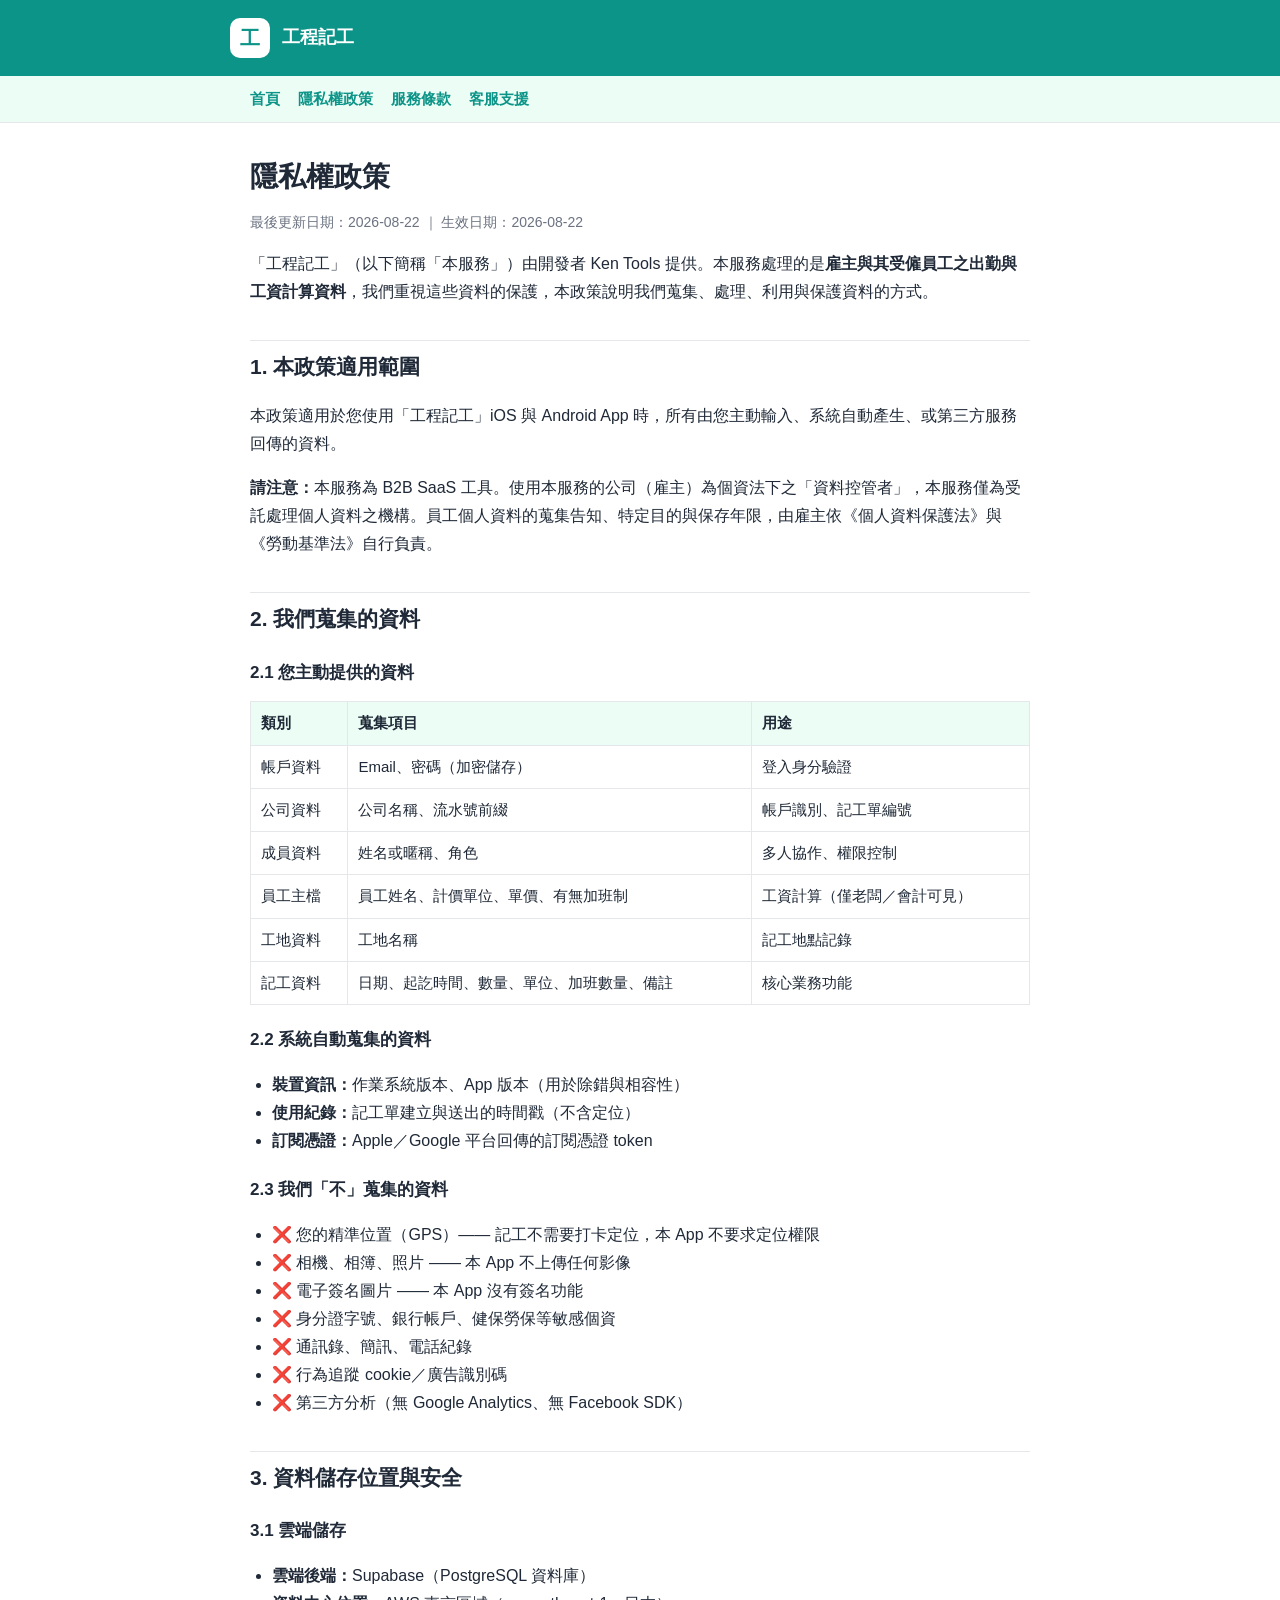
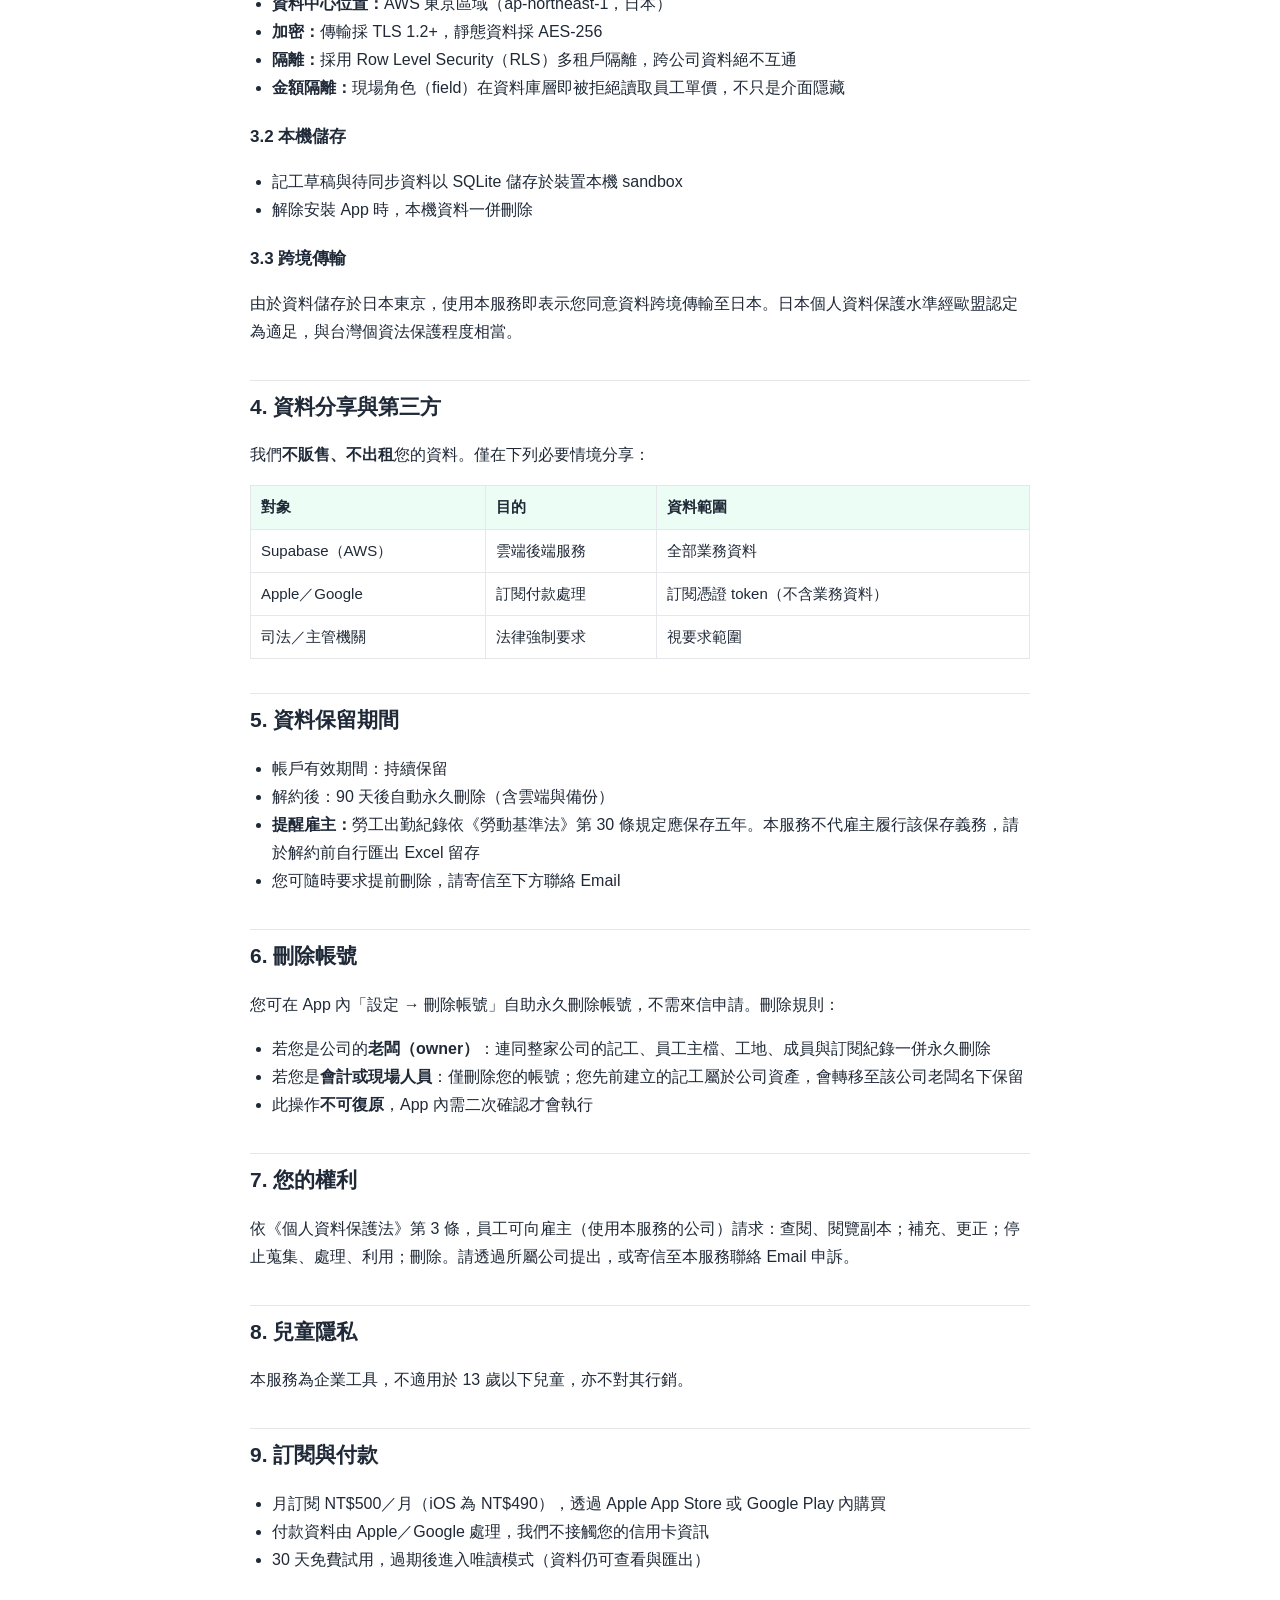
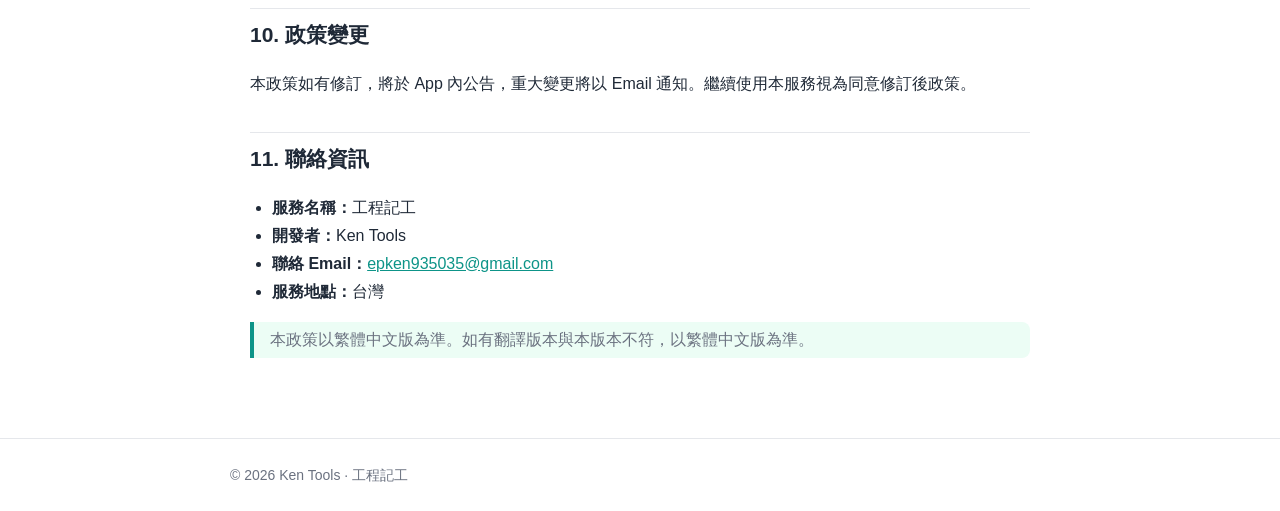
==== privacy/index.html @ 9f8f856c "工程記工 上架公開頁：首頁／隱私權／服務條款／客服" ====
<!DOCTYPE html>
<html lang="zh-Hant">
<head>
<meta charset="UTF-8">
<meta name="viewport" content="width=device-width, initial-scale=1">
<title>隱私權政策 — 工程記工</title>
<link rel="stylesheet" href="../style.css">
</head>
<body>
<header class="site"><div class="wrap"><div class="logo">工</div><div class="name">工程記工</div></div></header>
<nav class="top"><div class="wrap">
  <a href="../">首頁</a>
  <a href="../privacy/">隱私權政策</a>
  <a href="../terms/">服務條款</a>
  <a href="../support/">客服支援</a>
</div></nav>
<main>
  <h1>隱私權政策</h1>
  <p class="meta">最後更新日期：2026-08-22 ｜ 生效日期：2026-08-22</p>
  <p>「工程記工」（以下簡稱「本服務」）由開發者 Ken Tools 提供。本服務處理的是<strong>雇主與其受僱員工之出勤與工資計算資料</strong>，我們重視這些資料的保護，本政策說明我們蒐集、處理、利用與保護資料的方式。</p>

  <h2>1. 本政策適用範圍</h2>
  <p>本政策適用於您使用「工程記工」iOS 與 Android App 時，所有由您主動輸入、系統自動產生、或第三方服務回傳的資料。</p>
  <p><strong>請注意：</strong>本服務為 B2B SaaS 工具。使用本服務的公司（雇主）為個資法下之「資料控管者」，本服務僅為受託處理個人資料之機構。員工個人資料的蒐集告知、特定目的與保存年限，由雇主依《個人資料保護法》與《勞動基準法》自行負責。</p>

  <h2>2. 我們蒐集的資料</h2>
  <h3>2.1 您主動提供的資料</h3>
  <table>
    <tr><th>類別</th><th>蒐集項目</th><th>用途</th></tr>
    <tr><td>帳戶資料</td><td>Email、密碼（加密儲存）</td><td>登入身分驗證</td></tr>
    <tr><td>公司資料</td><td>公司名稱、流水號前綴</td><td>帳戶識別、記工單編號</td></tr>
    <tr><td>成員資料</td><td>姓名或暱稱、角色</td><td>多人協作、權限控制</td></tr>
    <tr><td>員工主檔</td><td>員工姓名、計價單位、單價、有無加班制</td><td>工資計算（僅老闆／會計可見）</td></tr>
    <tr><td>工地資料</td><td>工地名稱</td><td>記工地點記錄</td></tr>
    <tr><td>記工資料</td><td>日期、起訖時間、數量、單位、加班數量、備註</td><td>核心業務功能</td></tr>
  </table>
  <h3>2.2 系統自動蒐集的資料</h3>
  <ul>
    <li><strong>裝置資訊：</strong>作業系統版本、App 版本（用於除錯與相容性）</li>
    <li><strong>使用紀錄：</strong>記工單建立與送出的時間戳（不含定位）</li>
    <li><strong>訂閱憑證：</strong>Apple／Google 平台回傳的訂閱憑證 token</li>
  </ul>
  <h3>2.3 我們「不」蒐集的資料</h3>
  <ul>
    <li>❌ 您的精準位置（GPS）—— 記工不需要打卡定位，本 App 不要求定位權限</li>
    <li>❌ 相機、相簿、照片 —— 本 App 不上傳任何影像</li>
    <li>❌ 電子簽名圖片 —— 本 App 沒有簽名功能</li>
    <li>❌ 身分證字號、銀行帳戶、健保勞保等敏感個資</li>
    <li>❌ 通訊錄、簡訊、電話紀錄</li>
    <li>❌ 行為追蹤 cookie／廣告識別碼</li>
    <li>❌ 第三方分析（無 Google Analytics、無 Facebook SDK）</li>
  </ul>

  <h2>3. 資料儲存位置與安全</h2>
  <h3>3.1 雲端儲存</h3>
  <ul>
    <li><strong>雲端後端：</strong>Supabase（PostgreSQL 資料庫）</li>
    <li><strong>資料中心位置：</strong>AWS 東京區域（ap-northeast-1，日本）</li>
    <li><strong>加密：</strong>傳輸採 TLS 1.2+，靜態資料採 AES-256</li>
    <li><strong>隔離：</strong>採用 Row Level Security（RLS）多租戶隔離，跨公司資料絕不互通</li>
    <li><strong>金額隔離：</strong>現場角色（field）在資料庫層即被拒絕讀取員工單價，不只是介面隱藏</li>
  </ul>
  <h3>3.2 本機儲存</h3>
  <ul>
    <li>記工草稿與待同步資料以 SQLite 儲存於裝置本機 sandbox</li>
    <li>解除安裝 App 時，本機資料一併刪除</li>
  </ul>
  <h3>3.3 跨境傳輸</h3>
  <p>由於資料儲存於日本東京，使用本服務即表示您同意資料跨境傳輸至日本。日本個人資料保護水準經歐盟認定為適足，與台灣個資法保護程度相當。</p>

  <h2>4. 資料分享與第三方</h2>
  <p>我們<strong>不販售、不出租</strong>您的資料。僅在下列必要情境分享：</p>
  <table>
    <tr><th>對象</th><th>目的</th><th>資料範圍</th></tr>
    <tr><td>Supabase（AWS）</td><td>雲端後端服務</td><td>全部業務資料</td></tr>
    <tr><td>Apple／Google</td><td>訂閱付款處理</td><td>訂閱憑證 token（不含業務資料）</td></tr>
    <tr><td>司法／主管機關</td><td>法律強制要求</td><td>視要求範圍</td></tr>
  </table>

  <h2>5. 資料保留期間</h2>
  <ul>
    <li>帳戶有效期間：持續保留</li>
    <li>解約後：90 天後自動永久刪除（含雲端與備份）</li>
    <li><strong>提醒雇主：</strong>勞工出勤紀錄依《勞動基準法》第 30 條規定應保存五年。本服務不代雇主履行該保存義務，請於解約前自行匯出 Excel 留存</li>
    <li>您可隨時要求提前刪除，請寄信至下方聯絡 Email</li>
  </ul>

  <h2>6. 刪除帳號</h2>
  <p>您可在 App 內「設定 → 刪除帳號」自助永久刪除帳號，不需來信申請。刪除規則：</p>
  <ul>
    <li>若您是公司的<strong>老闆（owner）</strong>：連同整家公司的記工、員工主檔、工地、成員與訂閱紀錄一併永久刪除</li>
    <li>若您是<strong>會計或現場人員</strong>：僅刪除您的帳號；您先前建立的記工屬於公司資產，會轉移至該公司老闆名下保留</li>
    <li>此操作<strong>不可復原</strong>，App 內需二次確認才會執行</li>
  </ul>

  <h2>7. 您的權利</h2>
  <p>依《個人資料保護法》第 3 條，員工可向雇主（使用本服務的公司）請求：查閱、閱覽副本；補充、更正；停止蒐集、處理、利用；刪除。請透過所屬公司提出，或寄信至本服務聯絡 Email 申訴。</p>

  <h2>8. 兒童隱私</h2>
  <p>本服務為企業工具，不適用於 13 歲以下兒童，亦不對其行銷。</p>

  <h2>9. 訂閱與付款</h2>
  <ul>
    <li>月訂閱 NT$500／月（iOS 為 NT$490），透過 Apple App Store 或 Google Play 內購買</li>
    <li>付款資料由 Apple／Google 處理，我們不接觸您的信用卡資訊</li>
    <li>30 天免費試用，過期後進入唯讀模式（資料仍可查看與匯出）</li>
  </ul>

  <h2>10. 政策變更</h2>
  <p>本政策如有修訂，將於 App 內公告，重大變更將以 Email 通知。繼續使用本服務視為同意修訂後政策。</p>

  <h2>11. 聯絡資訊</h2>
  <ul>
    <li><strong>服務名稱：</strong>工程記工</li>
    <li><strong>開發者：</strong>Ken Tools</li>
    <li><strong>聯絡 Email：</strong><a href="mailto:epken935035@gmail.com">epken935035@gmail.com</a></li>
    <li><strong>服務地點：</strong>台灣</li>
  </ul>
  <blockquote>本政策以繁體中文版為準。如有翻譯版本與本版本不符，以繁體中文版為準。</blockquote>
</main>
<footer class="site"><div class="wrap">© 2026 Ken Tools · 工程記工</div></footer>
</body>
</html>
---- style.css ----
/* 工程記工 公開站樣式
   主色 #0D9488（方案 B-3 定稿 2026-08-22），與 App icon / app_theme.dart 同色。
   要改主色的話四個地方一起改：這裡、app/pubspec.yaml、app/lib/core/theme/app_theme.dart、
   design/store_screenshots/*.html。 */
:root {
  --brand: #0D9488;
  --brand-soft: #ECFDF5;
  --ink: #1F2937;
  --muted: #6B7280;
  --line: #E5E7EB;
}
* { box-sizing: border-box; }
html { -webkit-text-size-adjust: 100%; }
body {
  margin: 0;
  font-family: -apple-system, "PingFang TC", "Noto Sans TC", "Microsoft JhengHei", sans-serif;
  color: var(--ink);
  line-height: 1.75;
  background: #fff;
}
header.site {
  background: var(--brand);
  color: #fff;
  padding: 18px 20px;
}
header.site .wrap { max-width: 820px; margin: 0 auto; display: flex; align-items: center; gap: 12px; }
header.site .logo {
  width: 40px; height: 40px; border-radius: 10px; background: #fff;
  color: var(--brand); font-weight: 800; display: grid; place-items: center; font-size: 20px;
}
header.site .name { font-size: 18px; font-weight: 700; }
nav.top { background: var(--brand-soft); border-bottom: 1px solid var(--line); }
nav.top .wrap { max-width: 820px; margin: 0 auto; padding: 10px 20px; display: flex; gap: 18px; flex-wrap: wrap; }
nav.top a { color: var(--brand); text-decoration: none; font-weight: 600; font-size: 15px; }
nav.top a:hover { text-decoration: underline; }
main { max-width: 820px; margin: 0 auto; padding: 28px 20px 64px; }
h1 { font-size: 28px; line-height: 1.3; margin: 8px 0 4px; }
h2 { font-size: 21px; margin: 34px 0 10px; padding-top: 8px; border-top: 1px solid var(--line); }
h3 { font-size: 17px; margin: 20px 0 6px; }
.meta { color: var(--muted); font-size: 14px; margin-bottom: 8px; }
table { border-collapse: collapse; width: 100%; margin: 14px 0; font-size: 15px; }
th, td { border: 1px solid var(--line); padding: 8px 10px; text-align: left; vertical-align: top; }
th { background: var(--brand-soft); }
a { color: var(--brand); }
.lead { font-size: 17px; color: #374151; }
.btn {
  display: inline-block; background: var(--brand); color: #fff; text-decoration: none;
  padding: 12px 22px; border-radius: 10px; font-weight: 700; margin: 6px 8px 6px 0;
}
.card { border: 1px solid var(--line); border-radius: 14px; padding: 18px 20px; margin: 14px 0; background: #fff; }
.muted { color: var(--muted); }
footer.site { border-top: 1px solid var(--line); color: var(--muted); font-size: 14px; padding: 24px 20px; }
footer.site .wrap { max-width: 820px; margin: 0 auto; }
ul { padding-left: 22px; }
blockquote { border-left: 4px solid var(--brand); margin: 16px 0; padding: 4px 16px; color: var(--muted); background: var(--brand-soft); border-radius: 0 8px 8px 0; }
code { background: #F3F4F6; padding: 2px 6px; border-radius: 6px; font-size: 90%; }
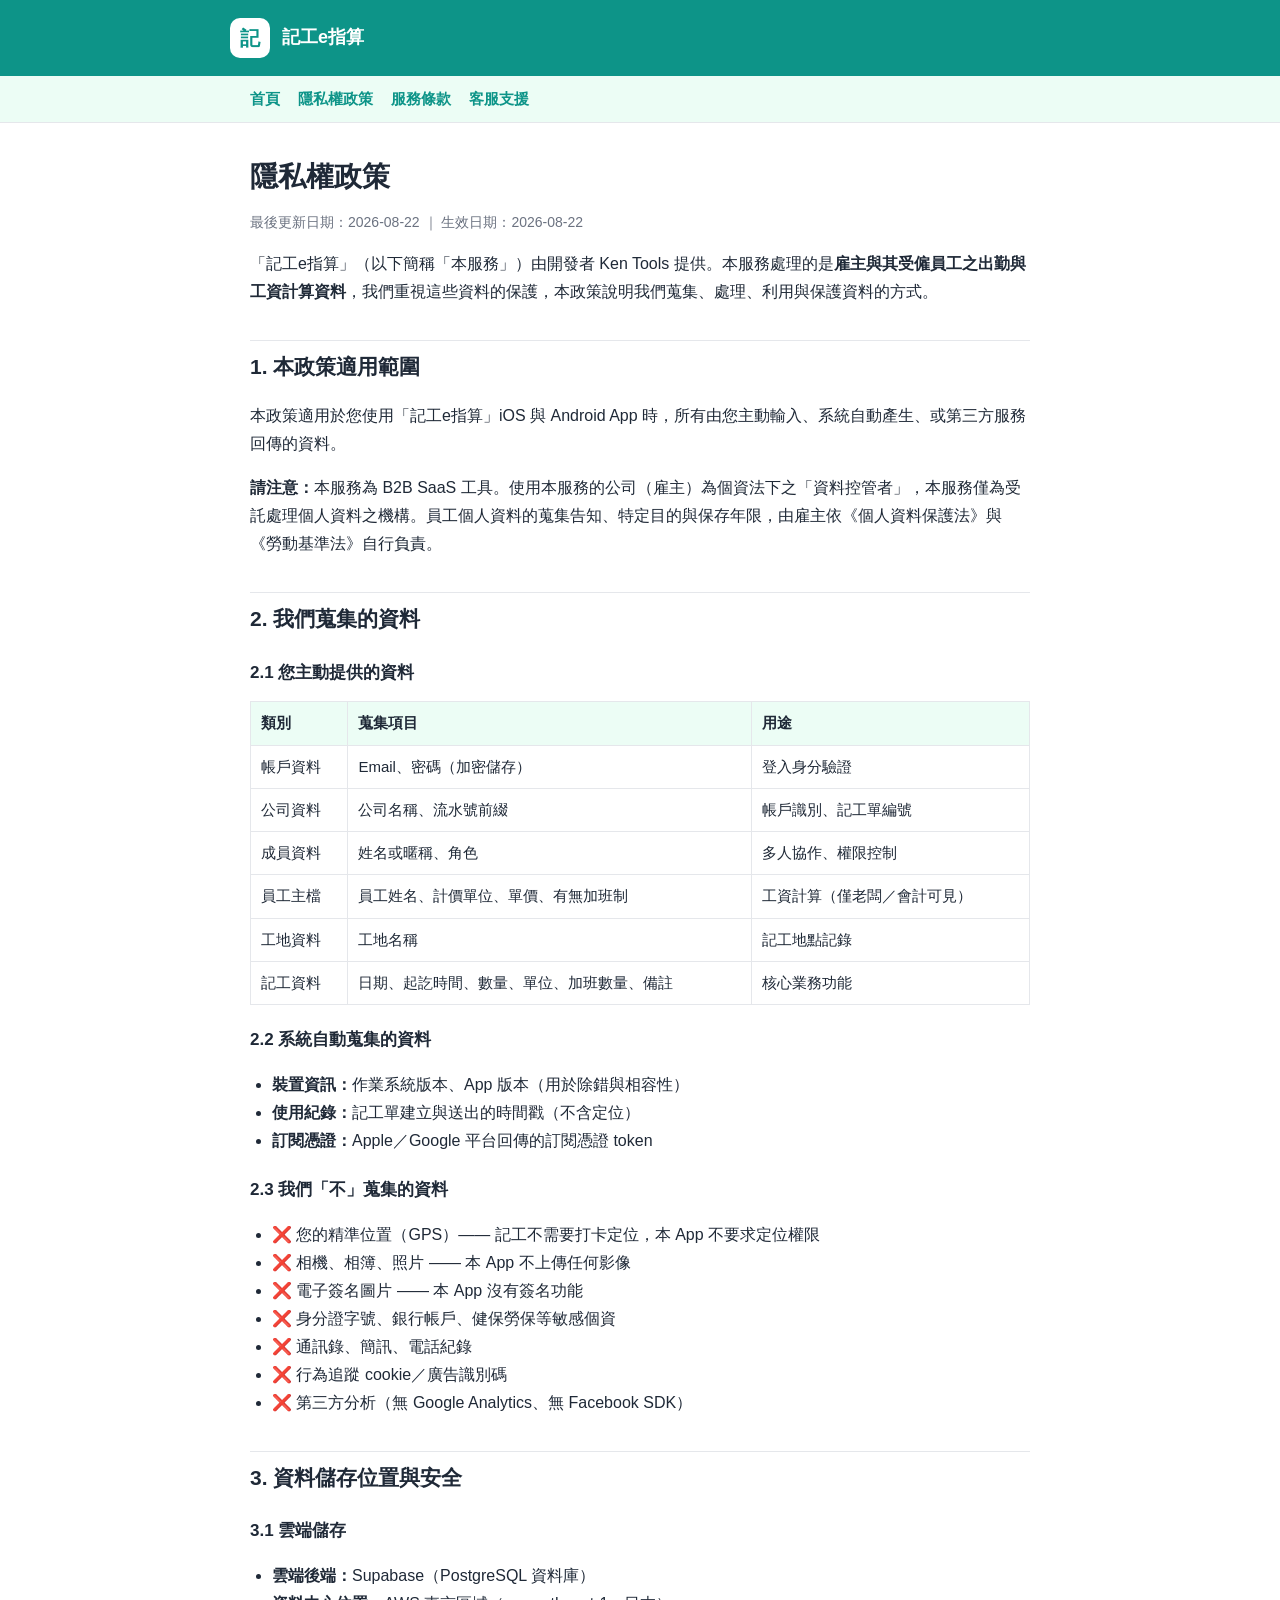
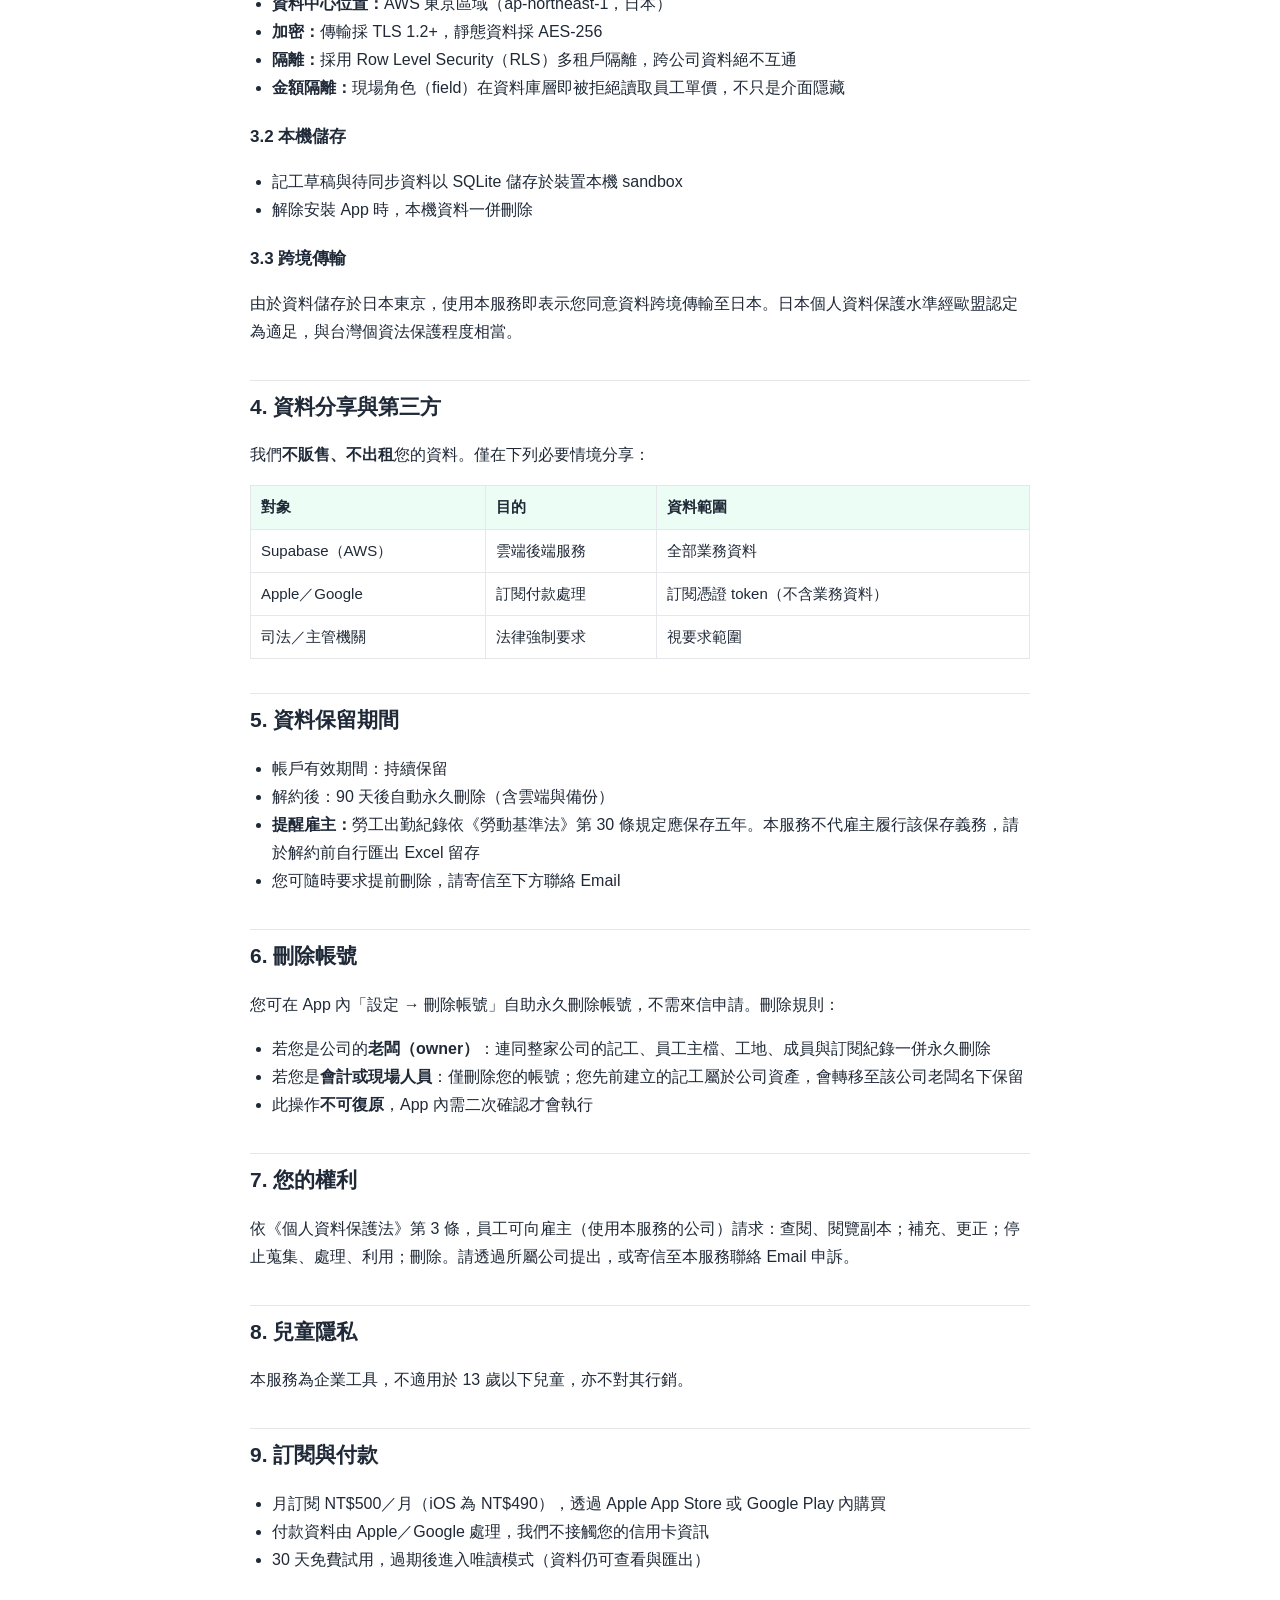
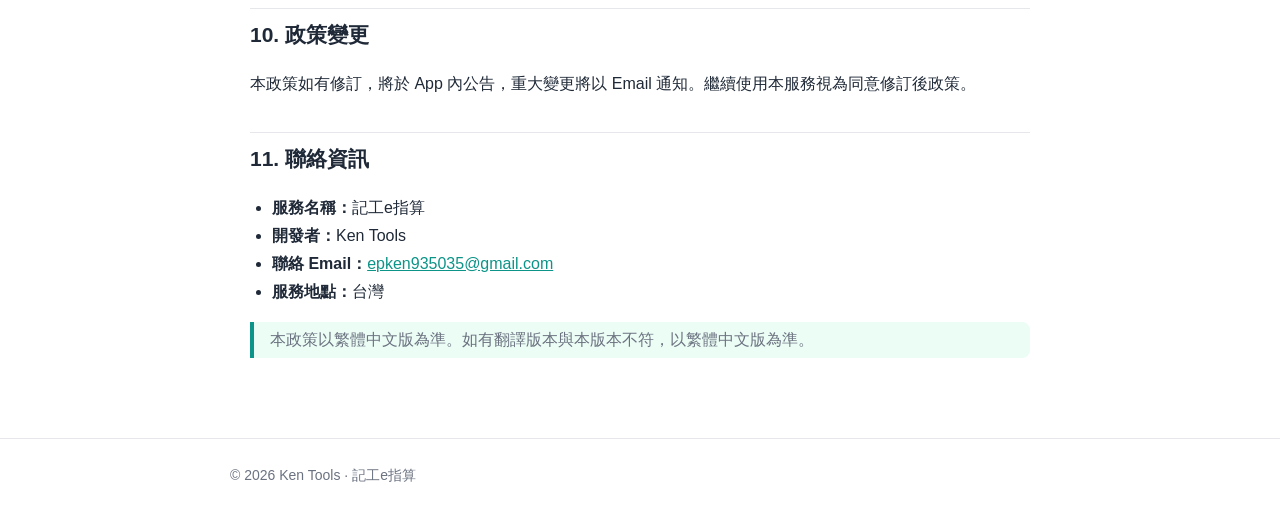
==== commit 74fc22bb: "公開站名稱改為「記工e指算」 App 內、商店文案、icon 都已定案用「記工e指算」，法務站還停在舊的暫定名 「工程記工」。送審時 Apple / Google 會點這幾頁對照，名字對不起來是退件理" ====
--- a/privacy/index.html
+++ b/privacy/index.html
@@ -3,11 +3,11 @@
 <head>
 <meta charset="UTF-8">
 <meta name="viewport" content="width=device-width, initial-scale=1">
-<title>隱私權政策 — 工程記工</title>
+<title>隱私權政策 — 記工e指算</title>
 <link rel="stylesheet" href="../style.css">
 </head>
 <body>
-<header class="site"><div class="wrap"><div class="logo">工</div><div class="name">工程記工</div></div></header>
+<header class="site"><div class="wrap"><div class="logo">記</div><div class="name">記工e指算</div></div></header>
 <nav class="top"><div class="wrap">
   <a href="../">首頁</a>
   <a href="../privacy/">隱私權政策</a>
@@ -17,10 +17,10 @@
 <main>
   <h1>隱私權政策</h1>
   <p class="meta">最後更新日期：2026-08-22 ｜ 生效日期：2026-08-22</p>
-  <p>「工程記工」（以下簡稱「本服務」）由開發者 Ken Tools 提供。本服務處理的是<strong>雇主與其受僱員工之出勤與工資計算資料</strong>，我們重視這些資料的保護，本政策說明我們蒐集、處理、利用與保護資料的方式。</p>
+  <p>「記工e指算」（以下簡稱「本服務」）由開發者 Ken Tools 提供。本服務處理的是<strong>雇主與其受僱員工之出勤與工資計算資料</strong>，我們重視這些資料的保護，本政策說明我們蒐集、處理、利用與保護資料的方式。</p>
 
   <h2>1. 本政策適用範圍</h2>
-  <p>本政策適用於您使用「工程記工」iOS 與 Android App 時，所有由您主動輸入、系統自動產生、或第三方服務回傳的資料。</p>
+  <p>本政策適用於您使用「記工e指算」iOS 與 Android App 時，所有由您主動輸入、系統自動產生、或第三方服務回傳的資料。</p>
   <p><strong>請注意：</strong>本服務為 B2B SaaS 工具。使用本服務的公司（雇主）為個資法下之「資料控管者」，本服務僅為受託處理個人資料之機構。員工個人資料的蒐集告知、特定目的與保存年限，由雇主依《個人資料保護法》與《勞動基準法》自行負責。</p>
 
   <h2>2. 我們蒐集的資料</h2>
@@ -111,13 +111,13 @@
 
   <h2>11. 聯絡資訊</h2>
   <ul>
-    <li><strong>服務名稱：</strong>工程記工</li>
+    <li><strong>服務名稱：</strong>記工e指算</li>
     <li><strong>開發者：</strong>Ken Tools</li>
     <li><strong>聯絡 Email：</strong><a href="mailto:epken935035@gmail.com">epken935035@gmail.com</a></li>
     <li><strong>服務地點：</strong>台灣</li>
   </ul>
   <blockquote>本政策以繁體中文版為準。如有翻譯版本與本版本不符，以繁體中文版為準。</blockquote>
 </main>
-<footer class="site"><div class="wrap">© 2026 Ken Tools · 工程記工</div></footer>
+<footer class="site"><div class="wrap">© 2026 Ken Tools · 記工e指算</div></footer>
 </body>
 </html>
--- a/style.css
+++ b/style.css
@@ -1,4 +1,4 @@
-/* 工程記工 公開站樣式
+/* 記工e指算 公開站樣式
    主色 #0D9488（方案 B-3 定稿 2026-08-22），與 App icon / app_theme.dart 同色。
    要改主色的話四個地方一起改：這裡、app/pubspec.yaml、app/lib/core/theme/app_theme.dart、
    design/store_screenshots/*.html。 */
